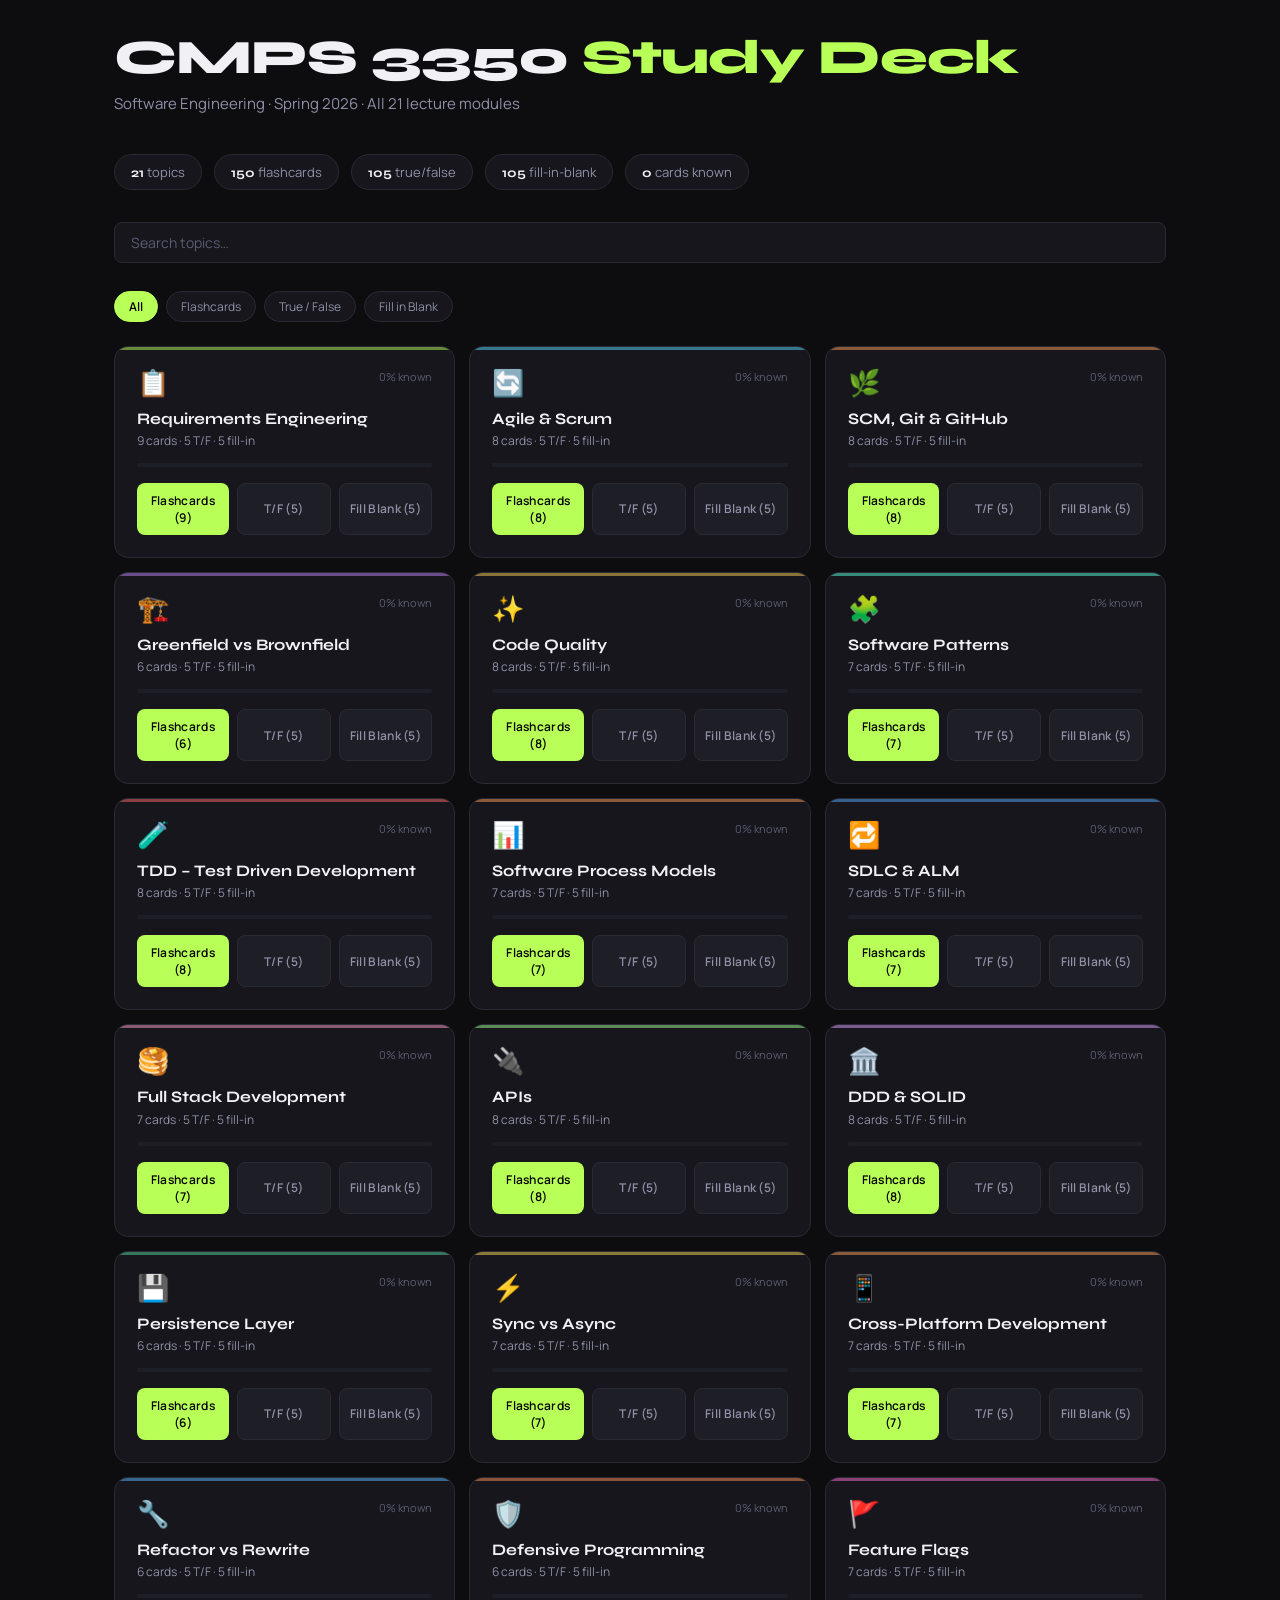
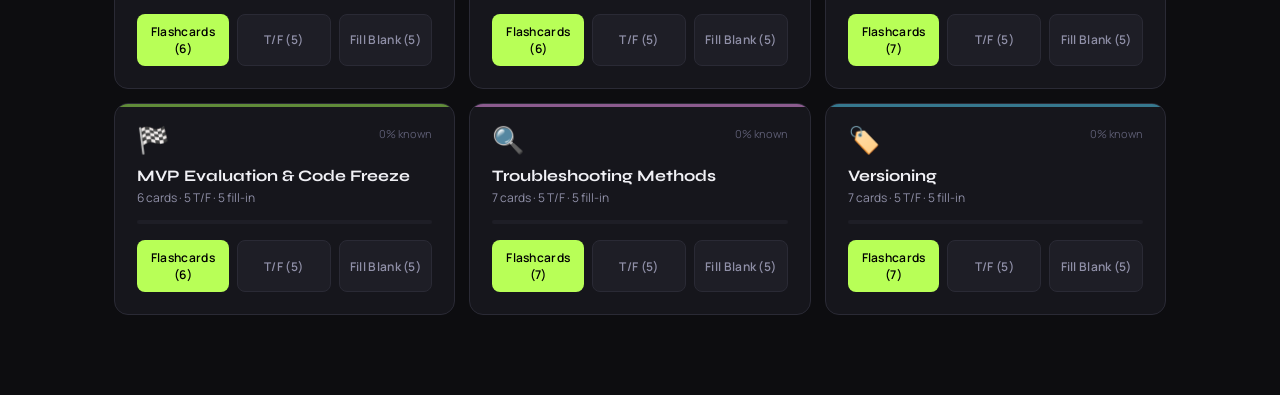
==== index.html @ 2d76a220 "Initial commit: CMPS 3350 Study App with flashcards, T/F, and fill-in-blank quizzes" ====
<!DOCTYPE html>
<html lang="en">
<head>
<meta charset="UTF-8">
<meta name="viewport" content="width=device-width, initial-scale=1.0">
<title>CMPS 3350 Study App</title>
<link href="https://fonts.googleapis.com/css2?family=Syne:wght@400;600;700;800&family=Manrope:wght@400;500;600&family=JetBrains+Mono:wght@400;500&display=swap" rel="stylesheet">
<link rel="stylesheet" href="style.css">
</head>
<body>

<!-- ══ HOME ══ -->
<div id="home">
  <div class="home-header">
    <h1>CMPS 3350 <span>Study Deck</span></h1>
    <p>Software Engineering · Spring 2026 · All 21 lecture modules</p>
  </div>
  <div class="stats-row" id="stats-row"></div>
  <div class="search-bar">
    <input type="text" id="search-input" placeholder="Search topics…" oninput="filterDecks()">
  </div>
  <div class="filter-row">
    <button class="filter-btn active" onclick="setFilter('all',this)">All</button>
    <button class="filter-btn" onclick="setFilter('flashcard',this)">Flashcards</button>
    <button class="filter-btn" onclick="setFilter('truefalse',this)">True / False</button>
    <button class="filter-btn" onclick="setFilter('fillinblank',this)">Fill in Blank</button>
  </div>
  <div class="decks-grid" id="decks-grid"></div>
</div>

<!-- ══ STUDY SCREEN ══ -->
<div id="study-screen">
  <div class="study-header">
    <button class="back-btn" onclick="goHome()">← Back</button>
    <div class="study-title" id="study-title"></div>
    <div class="study-progress" id="study-progress"></div>
  </div>
  <div class="mini-prog"><div class="mini-fill" id="study-bar"></div></div>
  <br>
  <div class="card-area">
    <div class="card-wrap">
      <div class="flashcard" id="flashcard" onclick="flipCard()">
        <div class="card-face card-front">
          <div class="card-label">Question</div>
          <div class="card-text" id="card-front-text"></div>
          <div class="card-hint">Tap to reveal answer</div>
        </div>
        <div class="card-face card-back">
          <div class="card-label">Answer</div>
          <div class="card-text" id="card-back-text"></div>
        </div>
      </div>
    </div>
    <div class="card-controls">
      <button class="ctrl-btn dontknow" onclick="markCard(false)">✗ Still Learning</button>
      <button class="ctrl-btn flip-btn" onclick="flipCard()">↻ Flip</button>
      <button class="ctrl-btn know" onclick="markCard(true)">✓ Got It</button>
    </div>
  </div>
</div>

<!-- ══ QUIZ SCREEN ══ -->
<div id="quiz-screen">
  <div class="mode-header">
    <button class="back-btn" onclick="goHome()">← Back</button>
    <div class="study-title" id="quiz-title"></div>
    <div class="score-counter">Score: <span id="quiz-score-disp">0</span></div>
    <div class="study-progress" id="quiz-progress"></div>
  </div>
  <div class="mini-prog"><div class="mini-fill" id="quiz-bar"></div></div>
  <br>
  <div class="quiz-area">
    <div class="quiz-card anim" id="quiz-card">
      <div class="quiz-type-badge" id="quiz-type-badge"></div>
      <div class="quiz-question" id="quiz-question"></div>
      <div id="quiz-options"></div>
      <div class="quiz-feedback" id="quiz-feedback"></div>
      <button class="quiz-submit" id="quiz-submit" onclick="submitAnswer()">Check Answer</button>
      <button class="quiz-next" id="quiz-next" onclick="nextQuizQ()">Next Question →</button>
    </div>
  </div>
</div>

<!-- ══ RESULTS SCREEN ══ -->
<div id="results-screen">
  <div class="results-card anim">
    <div style="font-size:48px" id="results-emoji">🎉</div>
    <div class="results-score" id="results-pct"></div>
    <div class="results-label" id="results-label"></div>
    <div class="results-breakdown">
      <div class="rb-item"><div class="rb-num" style="color:var(--accent)" id="res-correct">0</div><div class="rb-label">Correct</div></div>
      <div class="rb-item"><div class="rb-num" style="color:var(--accent3)" id="res-wrong">0</div><div class="rb-label">Wrong</div></div>
      <div class="rb-item"><div class="rb-num" style="color:var(--accent2)" id="res-total">0</div><div class="rb-label">Total</div></div>
    </div>
    <div class="results-actions">
      <button class="res-btn primary" id="retry-btn">Retry Quiz</button>
      <button class="res-btn secondary" onclick="goHome()">← Back to Decks</button>
    </div>
  </div>
</div>

<script src="script.js"></script>
</body>
</html>
---- style.css ----
*,*::before,*::after{box-sizing:border-box;margin:0;padding:0}
:root{
  --bg:#0d0d10;--surface:#16161c;--surface2:#1e1e26;--border:#2a2a35;
  --accent:#b8ff57;--accent2:#57d9ff;--accent3:#ff6b6b;
  --text:#f0f0f5;--text2:#9090a8;--text3:#5c5c72;
  --radius:14px;--radius-sm:8px;
  --font-display:'Syne',sans-serif;--font-body:'Manrope',sans-serif;--font-mono:'JetBrains Mono',monospace;
}
html{background:var(--bg);color:var(--text);font-family:var(--font-body);min-height:100vh}
body{min-height:100vh}

/* ── HOME ── */
#home{padding:32px 24px 80px;max-width:1100px;margin:0 auto}
.home-header{margin-bottom:40px}
.home-header h1{font-family:var(--font-display);font-size:clamp(28px,5vw,48px);font-weight:800;line-height:1.1;letter-spacing:-1px}
.home-header h1 span{color:var(--accent)}
.home-header p{color:var(--text2);margin-top:8px;font-size:15px}
.stats-row{display:flex;gap:12px;margin:24px 0 32px;flex-wrap:wrap}
.stat-pill{background:var(--surface);border:1px solid var(--border);border-radius:100px;padding:8px 16px;font-size:13px;color:var(--text2)}
.stat-pill strong{color:var(--text);font-family:var(--font-display)}
.search-bar{display:flex;gap:10px;margin-bottom:28px}
.search-bar input{flex:1;background:var(--surface);border:1px solid var(--border);border-radius:var(--radius-sm);padding:10px 16px;color:var(--text);font-family:var(--font-body);font-size:14px;outline:none;transition:border-color .2s}
.search-bar input:focus{border-color:var(--accent)}
.search-bar input::placeholder{color:var(--text3)}
.filter-row{display:flex;gap:8px;margin-bottom:24px;flex-wrap:wrap}
.filter-btn{background:var(--surface);border:1px solid var(--border);border-radius:100px;padding:6px 14px;font-size:12px;color:var(--text2);cursor:pointer;transition:all .15s;font-family:var(--font-body)}
.filter-btn:hover,.filter-btn.active{background:var(--accent);border-color:var(--accent);color:#000;font-weight:600}
.decks-grid{display:grid;grid-template-columns:repeat(auto-fill,minmax(300px,1fr));gap:14px}
.deck-card{background:var(--surface);border:1px solid var(--border);border-radius:var(--radius);padding:22px;cursor:pointer;transition:all .18s;position:relative;overflow:hidden}
.deck-card::before{content:'';position:absolute;top:0;left:0;right:0;height:3px;background:var(--accent-clr,var(--accent));opacity:.5;transition:opacity .18s}
.deck-card:hover{border-color:var(--border);transform:translateY(-2px);box-shadow:0 8px 32px rgba(0,0,0,.4)}
.deck-card:hover::before{opacity:1}
.deck-card-top{display:flex;align-items:flex-start;justify-content:space-between;gap:12px;margin-bottom:14px}
.deck-icon{font-size:26px;line-height:1}
.deck-progress-ring{flex-shrink:0}
.deck-title{font-family:var(--font-display);font-weight:700;font-size:16px;margin-bottom:4px;line-height:1.2}
.deck-sub{font-size:12px;color:var(--text2);margin-bottom:14px}
.deck-counts{display:flex;gap:8px;flex-wrap:wrap}
.count-badge{font-size:11px;border-radius:100px;padding:3px 10px;background:var(--surface2);color:var(--text2);border:1px solid var(--border)}
.deck-actions{display:flex;gap:8px;margin-top:16px}
.deck-btn{flex:1;padding:9px;border-radius:var(--radius-sm);font-size:12px;font-family:var(--font-body);font-weight:600;cursor:pointer;border:none;transition:all .15s;letter-spacing:.3px}
.deck-btn.primary{background:var(--accent);color:#000}
.deck-btn.primary:hover{background:#c8ff6b}
.deck-btn.secondary{background:var(--surface2);color:var(--text2);border:1px solid var(--border)}
.deck-btn.secondary:hover{border-color:var(--accent2);color:var(--accent2)}
.deck-btn.tertiary{background:var(--surface2);color:var(--text2);border:1px solid var(--border)}
.deck-btn.tertiary:hover{border-color:var(--accent3);color:var(--accent3)}
.prog-bar{height:4px;background:var(--surface2);border-radius:100px;margin-top:12px;overflow:hidden}
.prog-fill{height:100%;background:var(--accent);border-radius:100px;transition:width .4s ease}

/* ── STUDY SCREEN ── */
#study-screen{display:none;flex-direction:column;min-height:100vh;padding:24px}
.study-header{display:flex;align-items:center;gap:16px;margin-bottom:32px;max-width:700px;margin-left:auto;margin-right:auto;width:100%}
.back-btn{background:var(--surface);border:1px solid var(--border);border-radius:var(--radius-sm);padding:8px 16px;color:var(--text2);cursor:pointer;font-family:var(--font-body);font-size:13px;transition:all .15s}
.back-btn:hover{border-color:var(--accent);color:var(--accent)}
.study-title{font-family:var(--font-display);font-weight:700;font-size:18px;flex:1}
.study-progress{font-size:13px;color:var(--text2);font-variant-numeric:tabular-nums}
.card-area{max-width:700px;margin:0 auto;width:100%;flex:1;display:flex;flex-direction:column;align-items:center;justify-content:center;gap:24px}
.card-wrap{width:100%;perspective:1200px}
.flashcard{width:100%;min-height:280px;position:relative;transform-style:preserve-3d;transition:transform .5s cubic-bezier(.4,0,.2,1);cursor:pointer}
.flashcard.flipped{transform:rotateY(180deg)}
.card-face{position:absolute;inset:0;backface-visibility:hidden;background:var(--surface);border:1px solid var(--border);border-radius:var(--radius);padding:36px;display:flex;flex-direction:column;justify-content:center;min-height:280px}
.card-back{transform:rotateY(180deg)}
.card-label{font-size:11px;letter-spacing:2px;text-transform:uppercase;color:var(--accent);font-weight:600;margin-bottom:20px;font-family:var(--font-display)}
.card-text{font-size:clamp(16px,3vw,22px);line-height:1.5;font-family:var(--font-display);font-weight:600}
.card-hint{font-size:12px;color:var(--text3);margin-top:auto;padding-top:20px;text-align:center}
.card-controls{display:flex;gap:12px;width:100%;justify-content:center;flex-wrap:wrap}
.ctrl-btn{padding:12px 28px;border-radius:var(--radius-sm);font-size:14px;font-family:var(--font-body);font-weight:600;cursor:pointer;border:none;transition:all .15s}
.ctrl-btn.know{background:var(--accent);color:#000}
.ctrl-btn.know:hover{background:#c8ff6b}
.ctrl-btn.dontknow{background:var(--surface2);border:1px solid var(--border);color:var(--text2)}
.ctrl-btn.dontknow:hover{border-color:var(--accent3);color:var(--accent3)}
.ctrl-btn.flip-btn{background:var(--surface2);border:1px solid var(--border);color:var(--text2)}
.ctrl-btn.flip-btn:hover{border-color:var(--accent2);color:var(--accent2)}
.mini-prog{width:100%;height:6px;background:var(--surface2);border-radius:100px;overflow:hidden}
.mini-fill{height:100%;background:var(--accent);border-radius:100px;transition:width .3s}

/* ── QUIZ SCREEN ── */
#quiz-screen{display:none;flex-direction:column;min-height:100vh;padding:24px}
.quiz-area{max-width:700px;margin:0 auto;width:100%;flex:1;display:flex;flex-direction:column;gap:20px}
.quiz-card{background:var(--surface);border:1px solid var(--border);border-radius:var(--radius);padding:32px}
.quiz-type-badge{display:inline-block;font-size:10px;letter-spacing:2px;text-transform:uppercase;font-weight:600;padding:4px 12px;border-radius:100px;margin-bottom:20px;font-family:var(--font-display)}
.badge-tf{background:rgba(87,217,255,.1);color:var(--accent2);border:1px solid rgba(87,217,255,.2)}
.badge-fib{background:rgba(255,107,107,.1);color:var(--accent3);border:1px solid rgba(255,107,107,.2)}
.quiz-question{font-size:clamp(16px,2.5vw,20px);font-family:var(--font-display);font-weight:600;line-height:1.4;margin-bottom:28px}
.tf-options{display:flex;gap:12px}
.tf-btn{flex:1;padding:16px;border-radius:var(--radius-sm);font-size:16px;font-family:var(--font-display);font-weight:700;cursor:pointer;border:1px solid var(--border);background:var(--surface2);color:var(--text2);transition:all .15s;letter-spacing:.5px}
.tf-btn:hover{border-color:var(--accent2);color:var(--accent2)}
.tf-btn.correct{background:rgba(184,255,87,.1);border-color:var(--accent);color:var(--accent)}
.tf-btn.wrong{background:rgba(255,107,107,.1);border-color:var(--accent3);color:var(--accent3)}
.fib-wrap{display:flex;flex-direction:column;gap:12px}
.fib-text{font-size:18px;font-family:var(--font-display);font-weight:600;line-height:1.6;padding:20px;background:var(--surface2);border-radius:var(--radius-sm);border:1px solid var(--border)}
.fib-blank{display:inline-block;min-width:140px;border-bottom:2px solid var(--accent2);margin:0 6px;padding:2px 8px;font-family:var(--font-mono);font-size:16px;color:var(--accent2);vertical-align:middle}
.fib-input{width:100%;padding:14px 16px;background:var(--surface2);border:1px solid var(--border);border-radius:var(--radius-sm);color:var(--text);font-family:var(--font-mono);font-size:16px;outline:none;transition:border-color .2s}
.fib-input:focus{border-color:var(--accent2)}
.fib-input.correct{border-color:var(--accent);background:rgba(184,255,87,.05);color:var(--accent)}
.fib-input.wrong{border-color:var(--accent3);background:rgba(255,107,107,.05);color:var(--accent3)}
.quiz-feedback{margin-top:16px;padding:14px 16px;border-radius:var(--radius-sm);font-size:14px;line-height:1.5;display:none}
.feedback-correct{background:rgba(184,255,87,.08);border:1px solid rgba(184,255,87,.2);color:var(--accent)}
.feedback-wrong{background:rgba(255,107,107,.08);border:1px solid rgba(255,107,107,.2);color:var(--accent3)}
.quiz-next{width:100%;padding:14px;border-radius:var(--radius-sm);font-size:15px;font-family:var(--font-display);font-weight:700;cursor:pointer;border:none;background:var(--accent);color:#000;transition:all .15s;display:none;margin-top:8px}
.quiz-next:hover{background:#c8ff6b}
.quiz-submit{width:100%;padding:14px;border-radius:var(--radius-sm);font-size:15px;font-family:var(--font-display);font-weight:700;cursor:pointer;border:none;background:var(--surface2);color:var(--text2);border:1px solid var(--border);transition:all .15s;margin-top:8px}
.quiz-submit:hover{border-color:var(--accent2);color:var(--accent2)}

/* ── RESULTS SCREEN ── */
#results-screen{display:none;flex-direction:column;min-height:100vh;padding:24px;align-items:center;justify-content:center}
.results-card{background:var(--surface);border:1px solid var(--border);border-radius:var(--radius);padding:48px 40px;max-width:480px;width:100%;text-align:center}
.results-score{font-family:var(--font-display);font-size:72px;font-weight:800;line-height:1;margin:16px 0}
.results-score.great{color:var(--accent)}
.results-score.ok{color:var(--accent2)}
.results-score.bad{color:var(--accent3)}
.results-label{font-size:14px;color:var(--text2);margin-bottom:32px}
.results-breakdown{display:flex;gap:16px;justify-content:center;margin:24px 0}
.rb-item{text-align:center}
.rb-num{font-family:var(--font-display);font-size:24px;font-weight:700}
.rb-label{font-size:11px;color:var(--text2);letter-spacing:1px;text-transform:uppercase}
.results-actions{display:flex;flex-direction:column;gap:10px;margin-top:32px}
.res-btn{padding:14px;border-radius:var(--radius-sm);font-size:14px;font-family:var(--font-display);font-weight:700;cursor:pointer;border:none;transition:all .15s}
.res-btn.primary{background:var(--accent);color:#000}
.res-btn.primary:hover{background:#c8ff6b}
.res-btn.secondary{background:var(--surface2);border:1px solid var(--border);color:var(--text2)}
.res-btn.secondary:hover{border-color:var(--accent2);color:var(--accent2)}

/* ── MISC ── */
.hidden{display:none!important}
.mode-header{display:flex;align-items:center;gap:16px;margin-bottom:24px;max-width:700px;margin-left:auto;margin-right:auto;width:100%}
.score-counter{font-size:13px;color:var(--text2);font-variant-numeric:tabular-nums}
.score-counter span{color:var(--accent);font-weight:700}
@keyframes slideUp{from{opacity:0;transform:translateY(12px)}to{opacity:1;transform:translateY(0)}}
.anim{animation:slideUp .25s ease}
.overall-bar{height:3px;background:var(--surface2);border-radius:100px;overflow:hidden;margin-bottom:32px}
.overall-fill{height:100%;background:var(--accent);transition:width 1s ease}
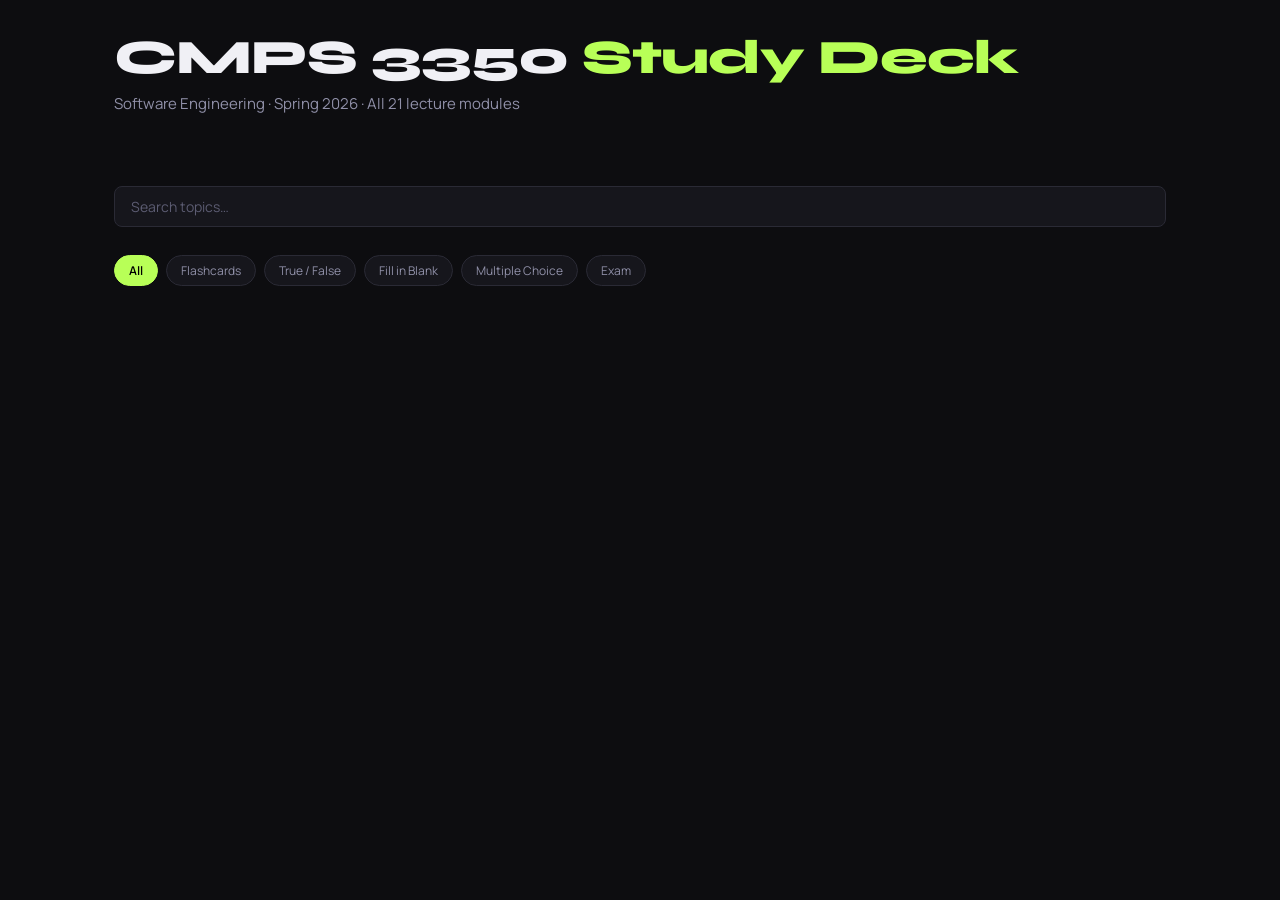
==== commit 1abc0c78: "Add multiple choice mode, consolidate data into all-in-one.js - Convert CMPS3350_ALL_IN_ONE.json to " ====
--- a/index.html
+++ b/index.html
@@ -24,6 +24,8 @@
     <button class="filter-btn" onclick="setFilter('flashcard',this)">Flashcards</button>
     <button class="filter-btn" onclick="setFilter('truefalse',this)">True / False</button>
     <button class="filter-btn" onclick="setFilter('fillinblank',this)">Fill in Blank</button>
+    <button class="filter-btn" onclick="setFilter('multiplechoice',this)">Multiple Choice</button>
+    <button class="filter-btn" onclick="setFilter('exam',this)">Exam</button>
   </div>
   <div class="decks-grid" id="decks-grid"></div>
 </div>
@@ -31,7 +33,7 @@
 <!-- ══ STUDY SCREEN ══ -->
 <div id="study-screen">
   <div class="study-header">
-    <button class="back-btn" onclick="goHome()">← Back</button>
+    <button class="back-btn" onclick="goHome()">&lt; Back</button>
     <div class="study-title" id="study-title"></div>
     <div class="study-progress" id="study-progress"></div>
   </div>
@@ -52,9 +54,9 @@
       </div>
     </div>
     <div class="card-controls">
-      <button class="ctrl-btn dontknow" onclick="markCard(false)">✗ Still Learning</button>
-      <button class="ctrl-btn flip-btn" onclick="flipCard()">↻ Flip</button>
-      <button class="ctrl-btn know" onclick="markCard(true)">✓ Got It</button>
+      <button class="ctrl-btn dontknow" onclick="markCard(false)">X Still Learning</button>
+      <button class="ctrl-btn flip-btn" onclick="flipCard()">Flip</button>
+      <button class="ctrl-btn know" onclick="markCard(true)">Y Got It</button>
     </div>
   </div>
 </div>
@@ -62,7 +64,7 @@
 <!-- ══ QUIZ SCREEN ══ -->
 <div id="quiz-screen">
   <div class="mode-header">
-    <button class="back-btn" onclick="goHome()">← Back</button>
+    <button class="back-btn" onclick="goHome()">&lt; Back</button>
     <div class="study-title" id="quiz-title"></div>
     <div class="score-counter">Score: <span id="quiz-score-disp">0</span></div>
     <div class="study-progress" id="quiz-progress"></div>
@@ -76,7 +78,7 @@
       <div id="quiz-options"></div>
       <div class="quiz-feedback" id="quiz-feedback"></div>
       <button class="quiz-submit" id="quiz-submit" onclick="submitAnswer()">Check Answer</button>
-      <button class="quiz-next" id="quiz-next" onclick="nextQuizQ()">Next Question →</button>
+      <button class="quiz-next" id="quiz-next" onclick="nextQuizQ()">Next Question &gt;</button>
     </div>
   </div>
 </div>
@@ -84,7 +86,7 @@
 <!-- ══ RESULTS SCREEN ══ -->
 <div id="results-screen">
   <div class="results-card anim">
-    <div style="font-size:48px" id="results-emoji">🎉</div>
+    <div style="font-size:48px" id="results-emoji">:)</div>
     <div class="results-score" id="results-pct"></div>
     <div class="results-label" id="results-label"></div>
     <div class="results-breakdown">
@@ -94,11 +96,12 @@
     </div>
     <div class="results-actions">
       <button class="res-btn primary" id="retry-btn">Retry Quiz</button>
-      <button class="res-btn secondary" onclick="goHome()">← Back to Decks</button>
+      <button class="res-btn secondary" onclick="goHome()">&lt; Back to Decks</button>
     </div>
   </div>
 </div>
 
+<script src="all-in-one.js"></script>
 <script src="script.js"></script>
 </body>
 </html>
--- a/style.css
+++ b/style.css
@@ -45,6 +45,8 @@
 .deck-btn.secondary:hover{border-color:var(--accent2);color:var(--accent2)}
 .deck-btn.tertiary{background:var(--surface2);color:var(--text2);border:1px solid var(--border)}
 .deck-btn.tertiary:hover{border-color:var(--accent3);color:var(--accent3)}
+.deck-btn.quaternary{background:var(--surface2);color:var(--text2);border:1px solid var(--border)}
+.deck-btn.quaternary:hover{border-color:#c084fc;color:#c084fc}
 .prog-bar{height:4px;background:var(--surface2);border-radius:100px;margin-top:12px;overflow:hidden}
 .prog-fill{height:100%;background:var(--accent);border-radius:100px;transition:width .4s ease}
 
@@ -82,12 +84,21 @@
 .quiz-type-badge{display:inline-block;font-size:10px;letter-spacing:2px;text-transform:uppercase;font-weight:600;padding:4px 12px;border-radius:100px;margin-bottom:20px;font-family:var(--font-display)}
 .badge-tf{background:rgba(87,217,255,.1);color:var(--accent2);border:1px solid rgba(87,217,255,.2)}
 .badge-fib{background:rgba(255,107,107,.1);color:var(--accent3);border:1px solid rgba(255,107,107,.2)}
+.badge-mc{background:rgba(192,132,252,.1);color:#c084fc;border:1px solid rgba(192,132,252,.2)}
 .quiz-question{font-size:clamp(16px,2.5vw,20px);font-family:var(--font-display);font-weight:600;line-height:1.4;margin-bottom:28px}
 .tf-options{display:flex;gap:12px}
 .tf-btn{flex:1;padding:16px;border-radius:var(--radius-sm);font-size:16px;font-family:var(--font-display);font-weight:700;cursor:pointer;border:1px solid var(--border);background:var(--surface2);color:var(--text2);transition:all .15s;letter-spacing:.5px}
 .tf-btn:hover{border-color:var(--accent2);color:var(--accent2)}
 .tf-btn.correct{background:rgba(184,255,87,.1);border-color:var(--accent);color:var(--accent)}
 .tf-btn.wrong{background:rgba(255,107,107,.1);border-color:var(--accent3);color:var(--accent3)}
+.mc-options{display:flex;flex-direction:column;gap:10px}
+.mc-btn{display:flex;align-items:center;gap:14px;width:100%;padding:14px 18px;border-radius:var(--radius-sm);font-size:14px;font-family:var(--font-body);font-weight:500;cursor:pointer;border:1px solid var(--border);background:var(--surface2);color:var(--text2);transition:all .15s;text-align:left;line-height:1.4}
+.mc-btn:hover{border-color:var(--accent2);color:var(--text)}
+.mc-letter{display:inline-flex;align-items:center;justify-content:center;width:30px;height:30px;border-radius:50%;background:var(--surface);border:1px solid var(--border);font-family:var(--font-display);font-weight:700;font-size:13px;flex-shrink:0}
+.mc-btn.correct{border-color:var(--accent);color:var(--accent);background:rgba(184,255,87,.08)}
+.mc-btn.correct .mc-letter{background:var(--accent);color:#000;border-color:var(--accent)}
+.mc-btn.wrong{border-color:var(--accent3);color:var(--accent3);background:rgba(255,107,107,.08)}
+.mc-btn.wrong .mc-letter{background:var(--accent3);color:#fff;border-color:var(--accent3)}
 .fib-wrap{display:flex;flex-direction:column;gap:12px}
 .fib-text{font-size:18px;font-family:var(--font-display);font-weight:600;line-height:1.6;padding:20px;background:var(--surface2);border-radius:var(--radius-sm);border:1px solid var(--border)}
 .fib-blank{display:inline-block;min-width:140px;border-bottom:2px solid var(--accent2);margin:0 6px;padding:2px 8px;font-family:var(--font-mono);font-size:16px;color:var(--accent2);vertical-align:middle}
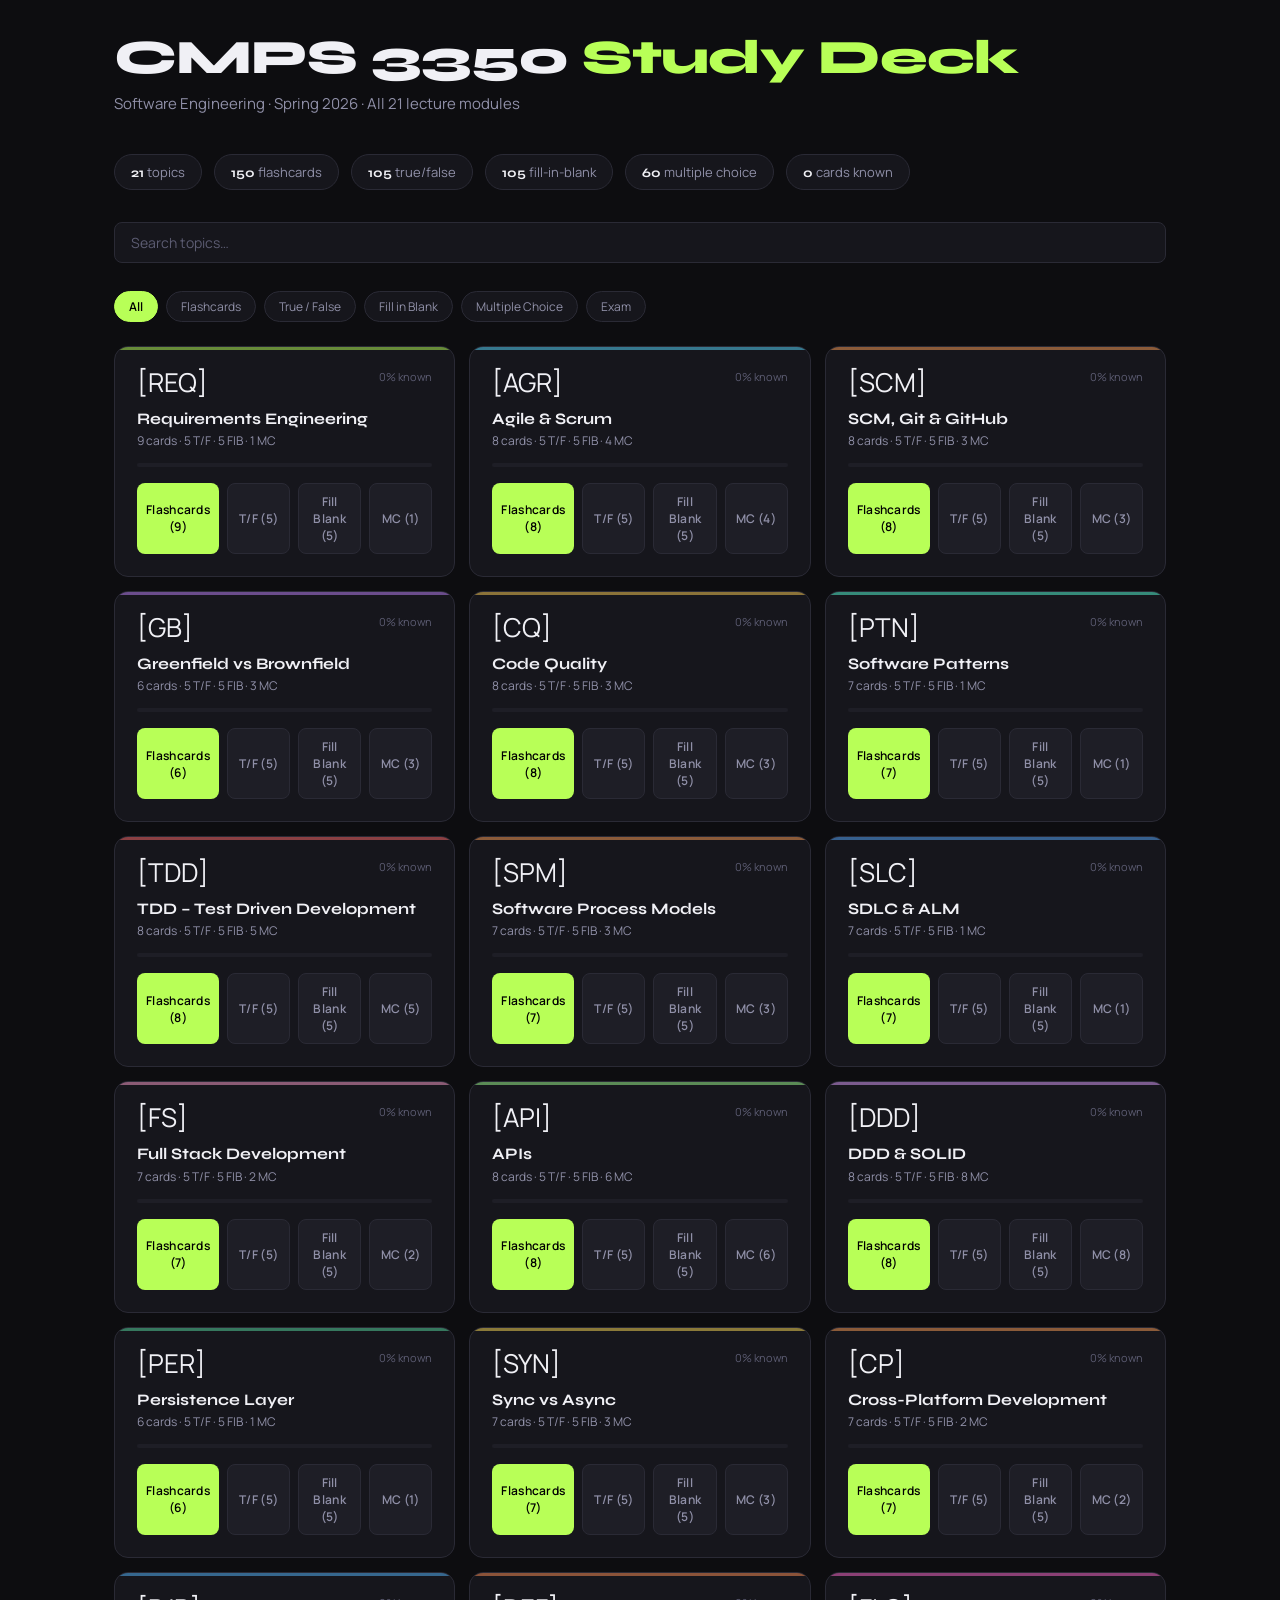
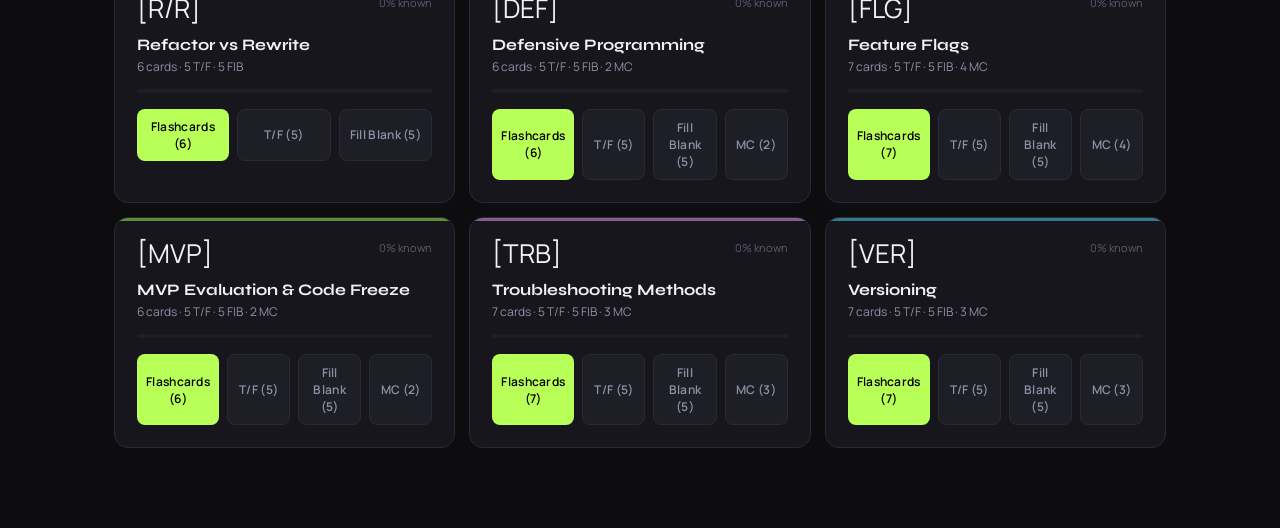
==== commit 8cc1c66e: "Restore decks.js and exam-questions.js as separate files, remove all-in-one.js - Restore decks.js wi" ====
--- a/index.html
+++ b/index.html
@@ -101,7 +101,8 @@
   </div>
 </div>
 
-<script src="all-in-one.js"></script>
+<script src="decks.js"></script>
+<script src="exam-questions.js"></script>
 <script src="script.js"></script>
 </body>
 </html>
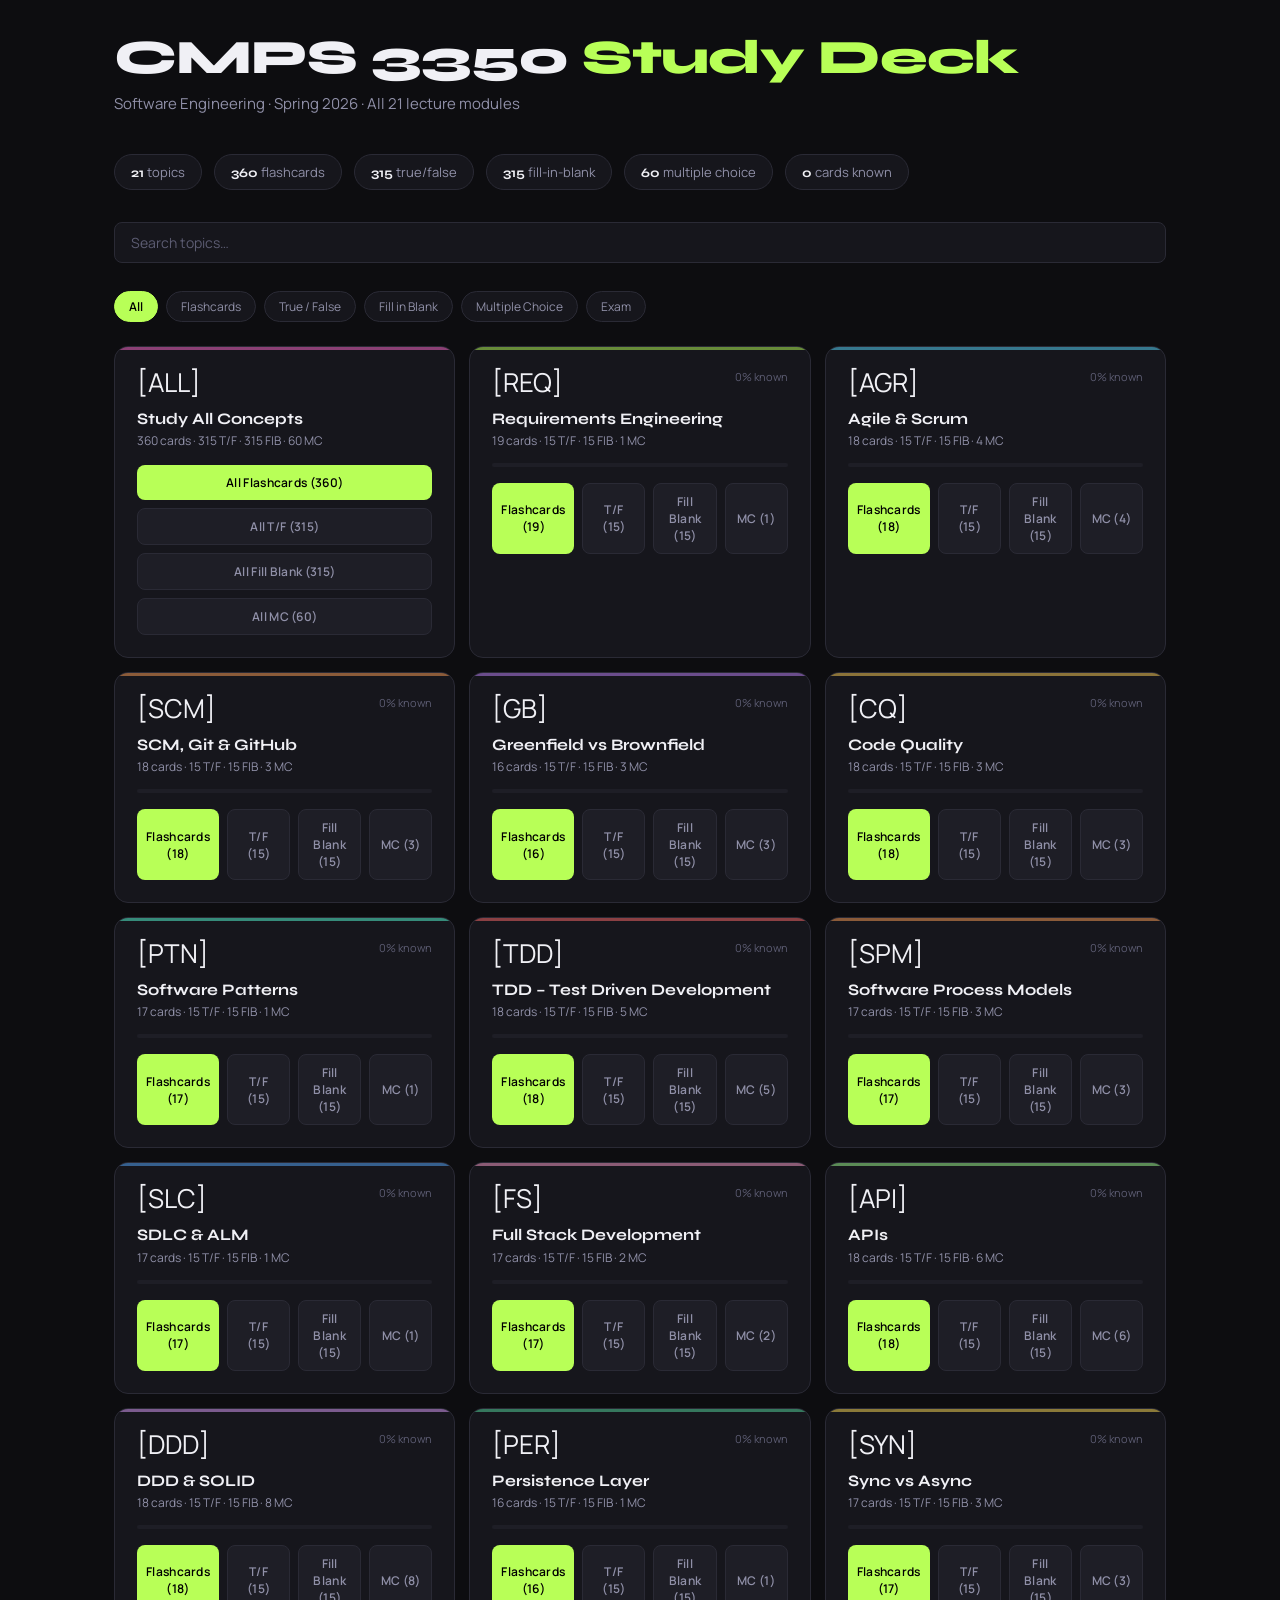
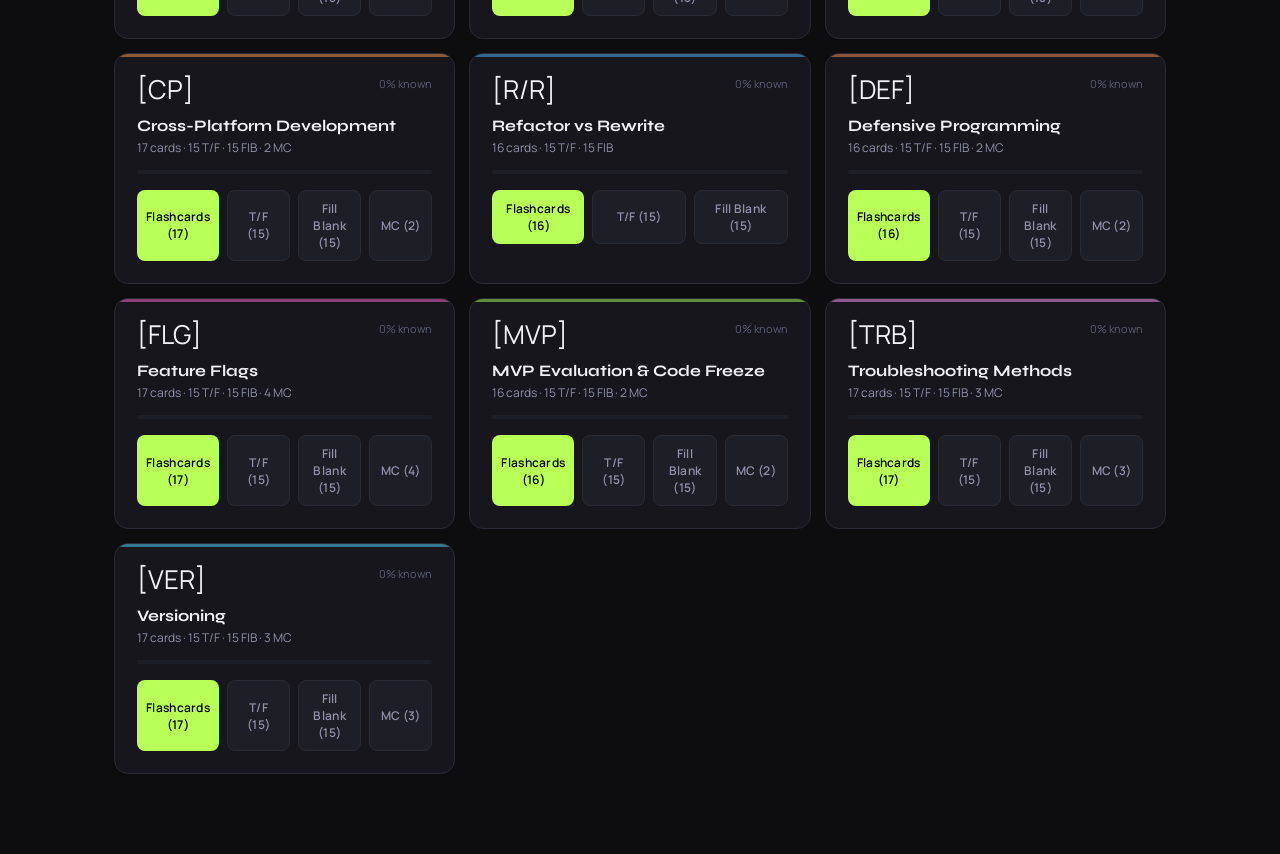
==== commit 6d2cac94: "Add 210 extra flashcards with auto-generated T/F and FIB + previous/skip/retry features + remove emo" ====
--- a/index.html
+++ b/index.html
@@ -77,7 +77,8 @@
       <div class="quiz-question" id="quiz-question"></div>
       <div id="quiz-options"></div>
       <div class="quiz-feedback" id="quiz-feedback"></div>
-      <button class="quiz-submit" id="quiz-submit" onclick="submitAnswer()">Check Answer</button>
+       <button class="quiz-submit" id="quiz-submit" onclick="submitAnswer()">Check Answer</button>
+      <button class="quiz-prev" id="quiz-prev" onclick="prevQuizQ()" style="display:none">&lt; Previous</button>
       <button class="quiz-next" id="quiz-next" onclick="nextQuizQ()">Next Question &gt;</button>
     </div>
   </div>
@@ -86,8 +87,8 @@
 <!-- ══ RESULTS SCREEN ══ -->
 <div id="results-screen">
   <div class="results-card anim">
-    <div style="font-size:48px" id="results-emoji">:)</div>
     <div class="results-score" id="results-pct"></div>
+    <div class="results-label" id="results-label"></div>
     <div class="results-label" id="results-label"></div>
     <div class="results-breakdown">
       <div class="rb-item"><div class="rb-num" style="color:var(--accent)" id="res-correct">0</div><div class="rb-label">Correct</div></div>
--- a/style.css
+++ b/style.css
@@ -111,8 +111,16 @@
 .feedback-wrong{background:rgba(255,107,107,.08);border:1px solid rgba(255,107,107,.2);color:var(--accent3)}
 .quiz-next{width:100%;padding:14px;border-radius:var(--radius-sm);font-size:15px;font-family:var(--font-display);font-weight:700;cursor:pointer;border:none;background:var(--accent);color:#000;transition:all .15s;display:none;margin-top:8px}
 .quiz-next:hover{background:#c8ff6b}
+.quiz-next.skip{background:var(--surface2);color:var(--text2);border:1px solid var(--border)}
+.quiz-next.skip:hover{border-color:var(--accent2);color:var(--accent2);background:var(--surface2)}
+.quiz-prev{width:100%;padding:14px;border-radius:var(--radius-sm);font-size:15px;font-family:var(--font-display);font-weight:700;cursor:pointer;border:1px solid var(--border);background:transparent;color:var(--text2);transition:all .15s;margin-top:8px}
+.quiz-prev:hover{border-color:var(--accent2);color:var(--accent2)}
 .quiz-submit{width:100%;padding:14px;border-radius:var(--radius-sm);font-size:15px;font-family:var(--font-display);font-weight:700;cursor:pointer;border:none;background:var(--surface2);color:var(--text2);border:1px solid var(--border);transition:all .15s;margin-top:8px}
 .quiz-submit:hover{border-color:var(--accent2);color:var(--accent2)}
+.fib-options{display:flex;flex-direction:column;gap:8px;margin-top:12px}
+.fib-opt-btn{width:100%;padding:12px 16px;border-radius:var(--radius-sm);font-size:14px;font-family:var(--font);cursor:pointer;border:1px solid var(--border);background:var(--surface2);color:var(--text);text-align:left;transition:all .15s;line-height:1.5}
+.fib-opt-btn:hover{border-color:var(--accent2);background:rgba(255,214,89,.05)}
+.fib-opt-btn:active{transform:scale(.98)}
 
 /* ── RESULTS SCREEN ── */
 #results-screen{display:none;flex-direction:column;min-height:100vh;padding:24px;align-items:center;justify-content:center}
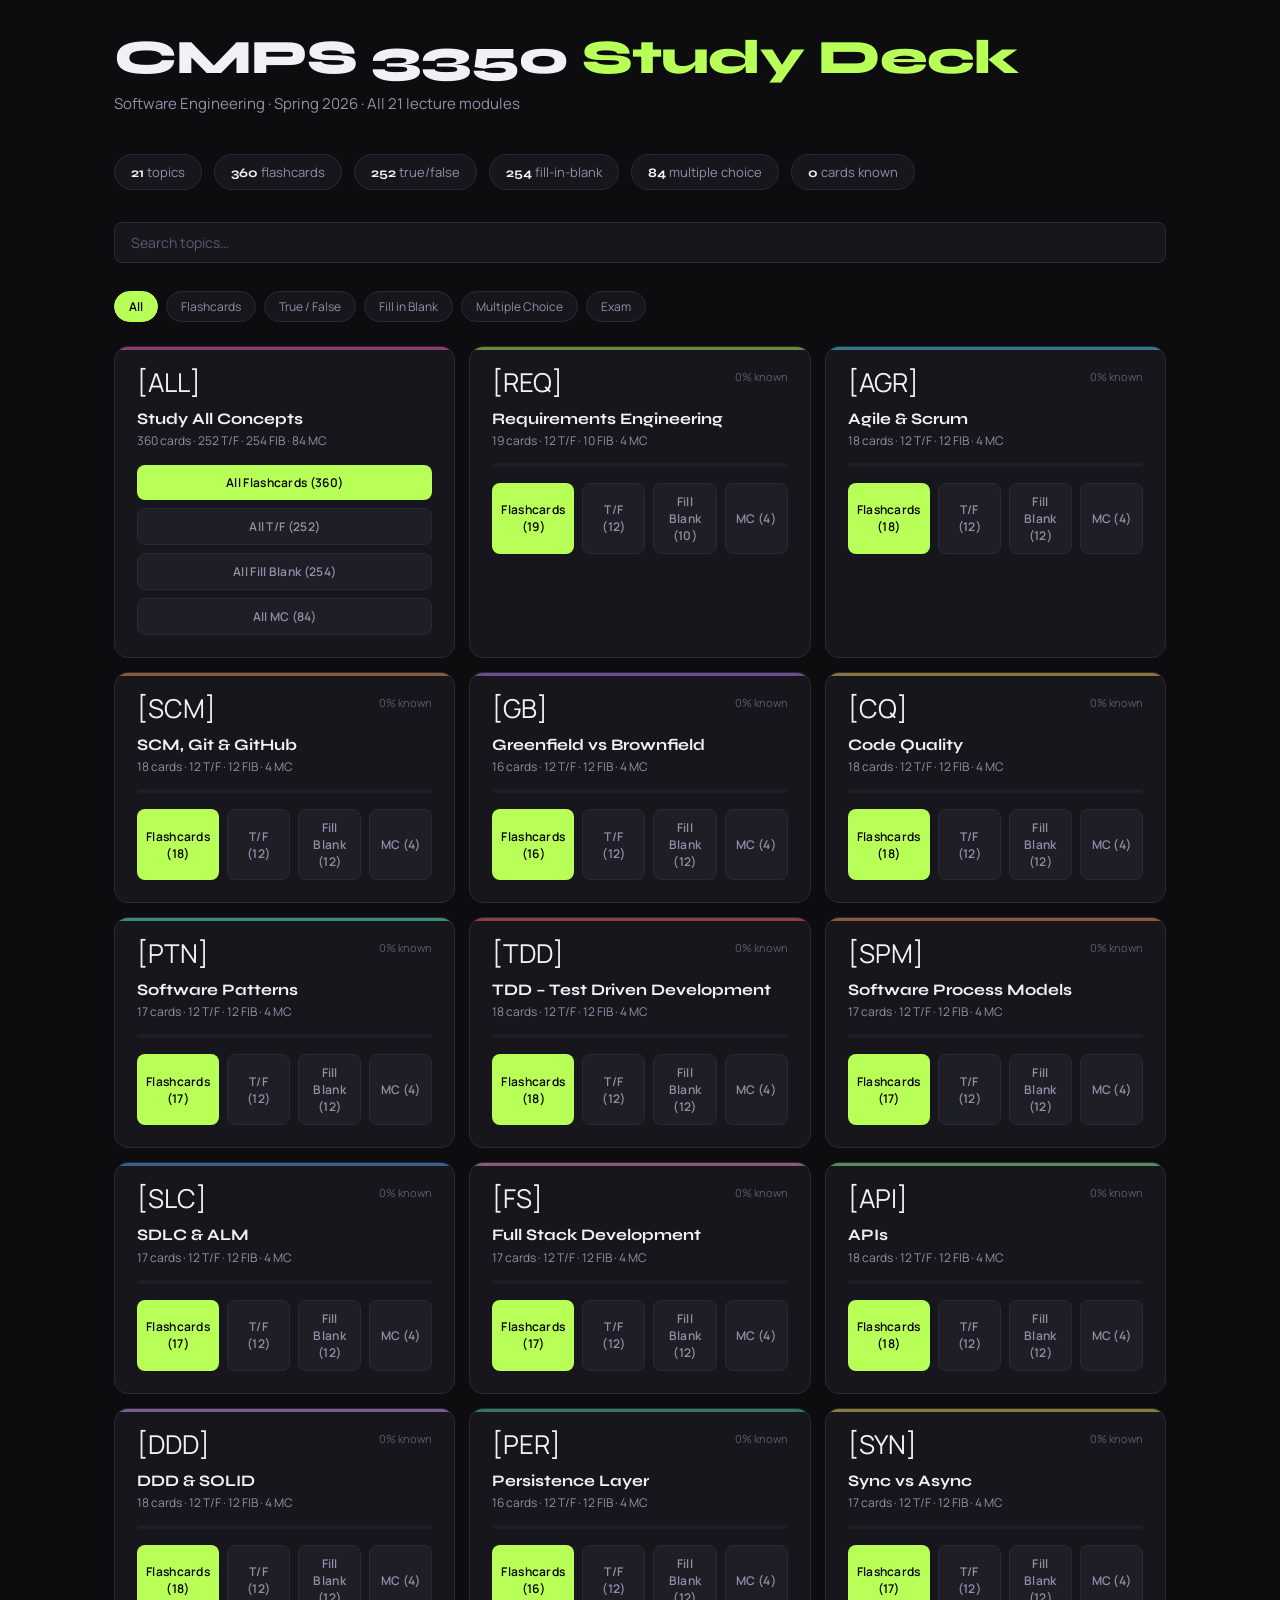
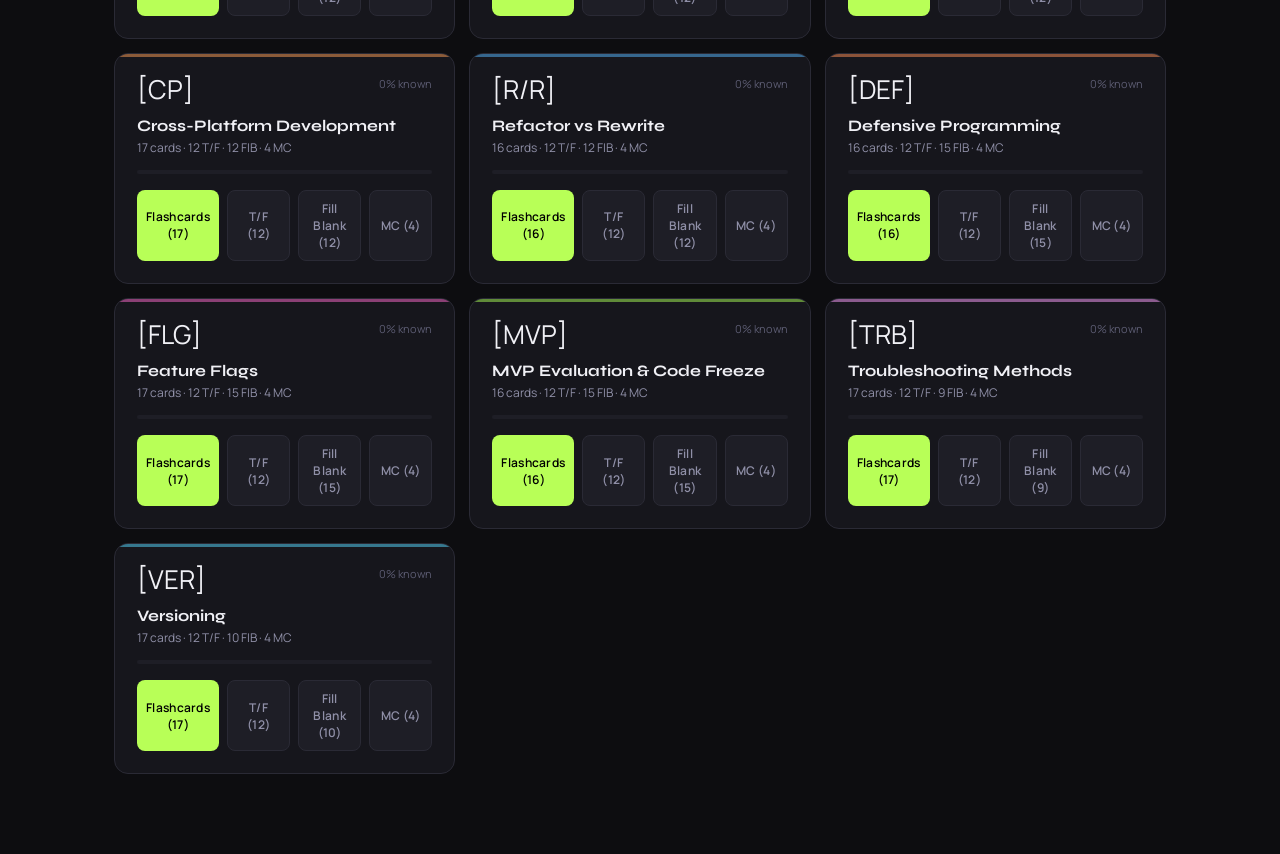
==== commit 3b7c621a: "all fixed" ====
--- a/index.html
+++ b/index.html
@@ -5,7 +5,7 @@
 <meta name="viewport" content="width=device-width, initial-scale=1.0">
 <title>CMPS 3350 Study App</title>
 <link href="https://fonts.googleapis.com/css2?family=Syne:wght@400;600;700;800&family=Manrope:wght@400;500;600&family=JetBrains+Mono:wght@400;500&display=swap" rel="stylesheet">
-<link rel="stylesheet" href="style.css">
+<link rel="stylesheet" href="css/style.css">
 </head>
 <body>
 
@@ -89,7 +89,6 @@
   <div class="results-card anim">
     <div class="results-score" id="results-pct"></div>
     <div class="results-label" id="results-label"></div>
-    <div class="results-label" id="results-label"></div>
     <div class="results-breakdown">
       <div class="rb-item"><div class="rb-num" style="color:var(--accent)" id="res-correct">0</div><div class="rb-label">Correct</div></div>
       <div class="rb-item"><div class="rb-num" style="color:var(--accent3)" id="res-wrong">0</div><div class="rb-label">Wrong</div></div>
@@ -102,8 +101,8 @@
   </div>
 </div>
 
-<script src="decks.js"></script>
-<script src="exam-questions.js"></script>
-<script src="script.js"></script>
+<script src="js/decks.js"></script>
+<script src="js/exam-questions.js"></script>
+<script src="js/script.js"></script>
 </body>
 </html>
--- a/css/style.css
+++ b/css/style.css
@@ -0,0 +1,152 @@
+*,*::before,*::after{box-sizing:border-box;margin:0;padding:0}
+:root{
+  --bg:#0d0d10;--surface:#16161c;--surface2:#1e1e26;--border:#2a2a35;
+  --accent:#b8ff57;--accent2:#57d9ff;--accent3:#ff6b6b;
+  --text:#f0f0f5;--text2:#9090a8;--text3:#5c5c72;
+  --radius:14px;--radius-sm:8px;
+  --font-display:'Syne',sans-serif;--font-body:'Manrope',sans-serif;--font-mono:'JetBrains Mono',monospace;
+}
+html{background:var(--bg);color:var(--text);font-family:var(--font-body);min-height:100vh}
+body{min-height:100vh}
+
+/* ── HOME ── */
+#home{padding:32px 24px 80px;max-width:1100px;margin:0 auto}
+.home-header{margin-bottom:40px}
+.home-header h1{font-family:var(--font-display);font-size:clamp(28px,5vw,48px);font-weight:800;line-height:1.1;letter-spacing:-1px}
+.home-header h1 span{color:var(--accent)}
+.home-header p{color:var(--text2);margin-top:8px;font-size:15px}
+.stats-row{display:flex;gap:12px;margin:24px 0 32px;flex-wrap:wrap}
+.stat-pill{background:var(--surface);border:1px solid var(--border);border-radius:100px;padding:8px 16px;font-size:13px;color:var(--text2)}
+.stat-pill strong{color:var(--text);font-family:var(--font-display)}
+.search-bar{display:flex;gap:10px;margin-bottom:28px}
+.search-bar input{flex:1;background:var(--surface);border:1px solid var(--border);border-radius:var(--radius-sm);padding:10px 16px;color:var(--text);font-family:var(--font-body);font-size:14px;outline:none;transition:border-color .2s}
+.search-bar input:focus{border-color:var(--accent)}
+.search-bar input::placeholder{color:var(--text3)}
+.filter-row{display:flex;gap:8px;margin-bottom:24px;flex-wrap:wrap}
+.filter-btn{background:var(--surface);border:1px solid var(--border);border-radius:100px;padding:6px 14px;font-size:12px;color:var(--text2);cursor:pointer;transition:all .15s;font-family:var(--font-body)}
+.filter-btn:hover,.filter-btn.active{background:var(--accent);border-color:var(--accent);color:#000;font-weight:600}
+.decks-grid{display:grid;grid-template-columns:repeat(auto-fill,minmax(300px,1fr));gap:14px}
+.deck-card{background:var(--surface);border:1px solid var(--border);border-radius:var(--radius);padding:22px;cursor:pointer;transition:all .18s;position:relative;overflow:hidden}
+.deck-card::before{content:'';position:absolute;top:0;left:0;right:0;height:3px;background:var(--accent-clr,var(--accent));opacity:.5;transition:opacity .18s}
+.deck-card:hover{border-color:var(--border);transform:translateY(-2px);box-shadow:0 8px 32px rgba(0,0,0,.4)}
+.deck-card:hover::before{opacity:1}
+.deck-card-top{display:flex;align-items:flex-start;justify-content:space-between;gap:12px;margin-bottom:14px}
+.deck-icon{font-size:26px;line-height:1}
+.deck-progress-ring{flex-shrink:0}
+.deck-title{font-family:var(--font-display);font-weight:700;font-size:16px;margin-bottom:4px;line-height:1.2}
+.deck-sub{font-size:12px;color:var(--text2);margin-bottom:14px}
+.deck-counts{display:flex;gap:8px;flex-wrap:wrap}
+.count-badge{font-size:11px;border-radius:100px;padding:3px 10px;background:var(--surface2);color:var(--text2);border:1px solid var(--border)}
+.deck-actions{display:flex;gap:8px;margin-top:16px}
+.deck-btn{flex:1;padding:9px;border-radius:var(--radius-sm);font-size:12px;font-family:var(--font-body);font-weight:600;cursor:pointer;border:none;transition:all .15s;letter-spacing:.3px}
+.deck-btn.primary{background:var(--accent);color:#000}
+.deck-btn.primary:hover{background:#c8ff6b}
+.deck-btn.secondary{background:var(--surface2);color:var(--text2);border:1px solid var(--border)}
+.deck-btn.secondary:hover{border-color:var(--accent2);color:var(--accent2)}
+.deck-btn.tertiary{background:var(--surface2);color:var(--text2);border:1px solid var(--border)}
+.deck-btn.tertiary:hover{border-color:var(--accent3);color:var(--accent3)}
+.deck-btn.quaternary{background:var(--surface2);color:var(--text2);border:1px solid var(--border)}
+.deck-btn.quaternary:hover{border-color:#c084fc;color:#c084fc}
+.prog-bar{height:4px;background:var(--surface2);border-radius:100px;margin-top:12px;overflow:hidden}
+.prog-fill{height:100%;background:var(--accent);border-radius:100px;transition:width .4s ease}
+
+/* ── STUDY SCREEN ── */
+#study-screen{display:none;flex-direction:column;min-height:100vh;padding:24px}
+.study-header{display:flex;align-items:center;gap:16px;margin-bottom:32px;max-width:700px;margin-left:auto;margin-right:auto;width:100%}
+.back-btn{background:var(--surface);border:1px solid var(--border);border-radius:var(--radius-sm);padding:8px 16px;color:var(--text2);cursor:pointer;font-family:var(--font-body);font-size:13px;transition:all .15s}
+.back-btn:hover{border-color:var(--accent);color:var(--accent)}
+.study-title{font-family:var(--font-display);font-weight:700;font-size:18px;flex:1}
+.study-progress{font-size:13px;color:var(--text2);font-variant-numeric:tabular-nums}
+.card-area{max-width:700px;margin:0 auto;width:100%;flex:1;display:flex;flex-direction:column;align-items:center;justify-content:center;gap:24px}
+.card-wrap{width:100%;perspective:1200px}
+.flashcard{width:100%;min-height:280px;position:relative;transform-style:preserve-3d;transition:transform .5s cubic-bezier(.4,0,.2,1);cursor:pointer}
+.flashcard.flipped{transform:rotateY(180deg)}
+.card-face{position:absolute;inset:0;backface-visibility:hidden;background:var(--surface);border:1px solid var(--border);border-radius:var(--radius);padding:36px;display:flex;flex-direction:column;justify-content:center;min-height:280px}
+.card-back{transform:rotateY(180deg)}
+.card-label{font-size:11px;letter-spacing:2px;text-transform:uppercase;color:var(--accent);font-weight:600;margin-bottom:20px;font-family:var(--font-display)}
+.card-text{font-size:clamp(16px,3vw,22px);line-height:1.5;font-family:var(--font-display);font-weight:600}
+.card-hint{font-size:12px;color:var(--text3);margin-top:auto;padding-top:20px;text-align:center}
+.card-controls{display:flex;gap:12px;width:100%;justify-content:center;flex-wrap:wrap}
+.ctrl-btn{padding:12px 28px;border-radius:var(--radius-sm);font-size:14px;font-family:var(--font-body);font-weight:600;cursor:pointer;border:none;transition:all .15s}
+.ctrl-btn.know{background:var(--accent);color:#000}
+.ctrl-btn.know:hover{background:#c8ff6b}
+.ctrl-btn.dontknow{background:var(--surface2);border:1px solid var(--border);color:var(--text2)}
+.ctrl-btn.dontknow:hover{border-color:var(--accent3);color:var(--accent3)}
+.ctrl-btn.flip-btn{background:var(--surface2);border:1px solid var(--border);color:var(--text2)}
+.ctrl-btn.flip-btn:hover{border-color:var(--accent2);color:var(--accent2)}
+.mini-prog{width:100%;height:6px;background:var(--surface2);border-radius:100px;overflow:hidden}
+.mini-fill{height:100%;background:var(--accent);border-radius:100px;transition:width .3s}
+
+/* ── QUIZ SCREEN ── */
+#quiz-screen{display:none;flex-direction:column;min-height:100vh;padding:24px}
+.quiz-area{max-width:700px;margin:0 auto;width:100%;flex:1;display:flex;flex-direction:column;gap:20px}
+.quiz-card{background:var(--surface);border:1px solid var(--border);border-radius:var(--radius);padding:32px}
+.quiz-type-badge{display:inline-block;font-size:10px;letter-spacing:2px;text-transform:uppercase;font-weight:600;padding:4px 12px;border-radius:100px;margin-bottom:20px;font-family:var(--font-display)}
+.badge-tf{background:rgba(87,217,255,.1);color:var(--accent2);border:1px solid rgba(87,217,255,.2)}
+.badge-fib{background:rgba(255,107,107,.1);color:var(--accent3);border:1px solid rgba(255,107,107,.2)}
+.badge-mc{background:rgba(192,132,252,.1);color:#c084fc;border:1px solid rgba(192,132,252,.2)}
+.quiz-question{font-size:clamp(16px,2.5vw,20px);font-family:var(--font-display);font-weight:600;line-height:1.4;margin-bottom:28px}
+.tf-options{display:flex;gap:12px}
+.tf-btn{flex:1;padding:16px;border-radius:var(--radius-sm);font-size:16px;font-family:var(--font-display);font-weight:700;cursor:pointer;border:1px solid var(--border);background:var(--surface2);color:var(--text2);transition:all .15s;letter-spacing:.5px}
+.tf-btn:hover{border-color:var(--accent2);color:var(--accent2)}
+.tf-btn.correct{background:rgba(184,255,87,.1);border-color:var(--accent);color:var(--accent)}
+.tf-btn.wrong{background:rgba(255,107,107,.1);border-color:var(--accent3);color:var(--accent3)}
+.mc-options{display:flex;flex-direction:column;gap:10px}
+.mc-btn{display:flex;align-items:center;gap:14px;width:100%;padding:14px 18px;border-radius:var(--radius-sm);font-size:14px;font-family:var(--font-body);font-weight:500;cursor:pointer;border:1px solid var(--border);background:var(--surface2);color:var(--text2);transition:all .15s;text-align:left;line-height:1.4}
+.mc-btn:hover{border-color:var(--accent2);color:var(--text)}
+.mc-letter{display:inline-flex;align-items:center;justify-content:center;width:30px;height:30px;border-radius:50%;background:var(--surface);border:1px solid var(--border);font-family:var(--font-display);font-weight:700;font-size:13px;flex-shrink:0}
+.mc-btn.correct{border-color:var(--accent);color:var(--accent);background:rgba(184,255,87,.08)}
+.mc-btn.correct .mc-letter{background:var(--accent);color:#000;border-color:var(--accent)}
+.mc-btn.wrong{border-color:var(--accent3);color:var(--accent3);background:rgba(255,107,107,.08)}
+.mc-btn.wrong .mc-letter{background:var(--accent3);color:#fff;border-color:var(--accent3)}
+.fib-wrap{display:flex;flex-direction:column;gap:12px}
+.fib-text{font-size:18px;font-family:var(--font-display);font-weight:600;line-height:1.6;padding:20px;background:var(--surface2);border-radius:var(--radius-sm);border:1px solid var(--border)}
+.fib-blank{display:inline-block;min-width:140px;border-bottom:2px solid var(--accent2);margin:0 6px;padding:2px 8px;font-family:var(--font-mono);font-size:16px;color:var(--accent2);vertical-align:middle}
+.fib-input{width:100%;padding:14px 16px;background:var(--surface2);border:1px solid var(--border);border-radius:var(--radius-sm);color:var(--text);font-family:var(--font-mono);font-size:16px;outline:none;transition:border-color .2s}
+.fib-input:focus{border-color:var(--accent2)}
+.fib-input.correct{border-color:var(--accent);background:rgba(184,255,87,.05);color:var(--accent)}
+.fib-input.wrong{border-color:var(--accent3);background:rgba(255,107,107,.05);color:var(--accent3)}
+.quiz-feedback{margin-top:16px;padding:14px 16px;border-radius:var(--radius-sm);font-size:14px;line-height:1.5;display:none}
+.feedback-correct{background:rgba(184,255,87,.08);border:1px solid rgba(184,255,87,.2);color:var(--accent)}
+.feedback-wrong{background:rgba(255,107,107,.08);border:1px solid rgba(255,107,107,.2);color:var(--accent3)}
+.quiz-next{width:100%;padding:14px;border-radius:var(--radius-sm);font-size:15px;font-family:var(--font-display);font-weight:700;cursor:pointer;border:none;background:var(--accent);color:#000;transition:all .15s;display:none;margin-top:8px}
+.quiz-next:hover{background:#c8ff6b}
+.quiz-next.skip{background:var(--surface2);color:var(--text2);border:1px solid var(--border)}
+.quiz-next.skip:hover{border-color:var(--accent2);color:var(--accent2);background:var(--surface2)}
+.quiz-prev{width:100%;padding:14px;border-radius:var(--radius-sm);font-size:15px;font-family:var(--font-display);font-weight:700;cursor:pointer;border:1px solid var(--border);background:transparent;color:var(--text2);transition:all .15s;margin-top:8px}
+.quiz-prev:hover{border-color:var(--accent2);color:var(--accent2)}
+.quiz-submit{width:100%;padding:14px;border-radius:var(--radius-sm);font-size:15px;font-family:var(--font-display);font-weight:700;cursor:pointer;border:none;background:var(--surface2);color:var(--text2);border:1px solid var(--border);transition:all .15s;margin-top:8px}
+.quiz-submit:hover{border-color:var(--accent2);color:var(--accent2)}
+.fib-options{display:flex;flex-direction:column;gap:8px;margin-top:12px}
+.fib-opt-btn{width:100%;padding:12px 16px;border-radius:var(--radius-sm);font-size:14px;font-family:var(--font);cursor:pointer;border:1px solid var(--border);background:var(--surface2);color:var(--text);text-align:left;transition:all .15s;line-height:1.5}
+.fib-opt-btn:hover{border-color:var(--accent2);background:rgba(255,214,89,.05)}
+.fib-opt-btn:active{transform:scale(.98)}
+
+/* ── RESULTS SCREEN ── */
+#results-screen{display:none;flex-direction:column;min-height:100vh;padding:24px;align-items:center;justify-content:center}
+.results-card{background:var(--surface);border:1px solid var(--border);border-radius:var(--radius);padding:48px 40px;max-width:480px;width:100%;text-align:center}
+.results-score{font-family:var(--font-display);font-size:72px;font-weight:800;line-height:1;margin:16px 0}
+.results-score.great{color:var(--accent)}
+.results-score.ok{color:var(--accent2)}
+.results-score.bad{color:var(--accent3)}
+.results-label{font-size:14px;color:var(--text2);margin-bottom:32px}
+.results-breakdown{display:flex;gap:16px;justify-content:center;margin:24px 0}
+.rb-item{text-align:center}
+.rb-num{font-family:var(--font-display);font-size:24px;font-weight:700}
+.rb-label{font-size:11px;color:var(--text2);letter-spacing:1px;text-transform:uppercase}
+.results-actions{display:flex;flex-direction:column;gap:10px;margin-top:32px}
+.res-btn{padding:14px;border-radius:var(--radius-sm);font-size:14px;font-family:var(--font-display);font-weight:700;cursor:pointer;border:none;transition:all .15s}
+.res-btn.primary{background:var(--accent);color:#000}
+.res-btn.primary:hover{background:#c8ff6b}
+.res-btn.secondary{background:var(--surface2);border:1px solid var(--border);color:var(--text2)}
+.res-btn.secondary:hover{border-color:var(--accent2);color:var(--accent2)}
+
+/* ── MISC ── */
+.hidden{display:none!important}
+.mode-header{display:flex;align-items:center;gap:16px;margin-bottom:24px;max-width:700px;margin-left:auto;margin-right:auto;width:100%}
+.score-counter{font-size:13px;color:var(--text2);font-variant-numeric:tabular-nums}
+.score-counter span{color:var(--accent);font-weight:700}
+@keyframes slideUp{from{opacity:0;transform:translateY(12px)}to{opacity:1;transform:translateY(0)}}
+.anim{animation:slideUp .25s ease}
+.overall-bar{height:3px;background:var(--surface2);border-radius:100px;overflow:hidden;margin-bottom:32px}
+.overall-fill{height:100%;background:var(--accent);transition:width 1s ease}
